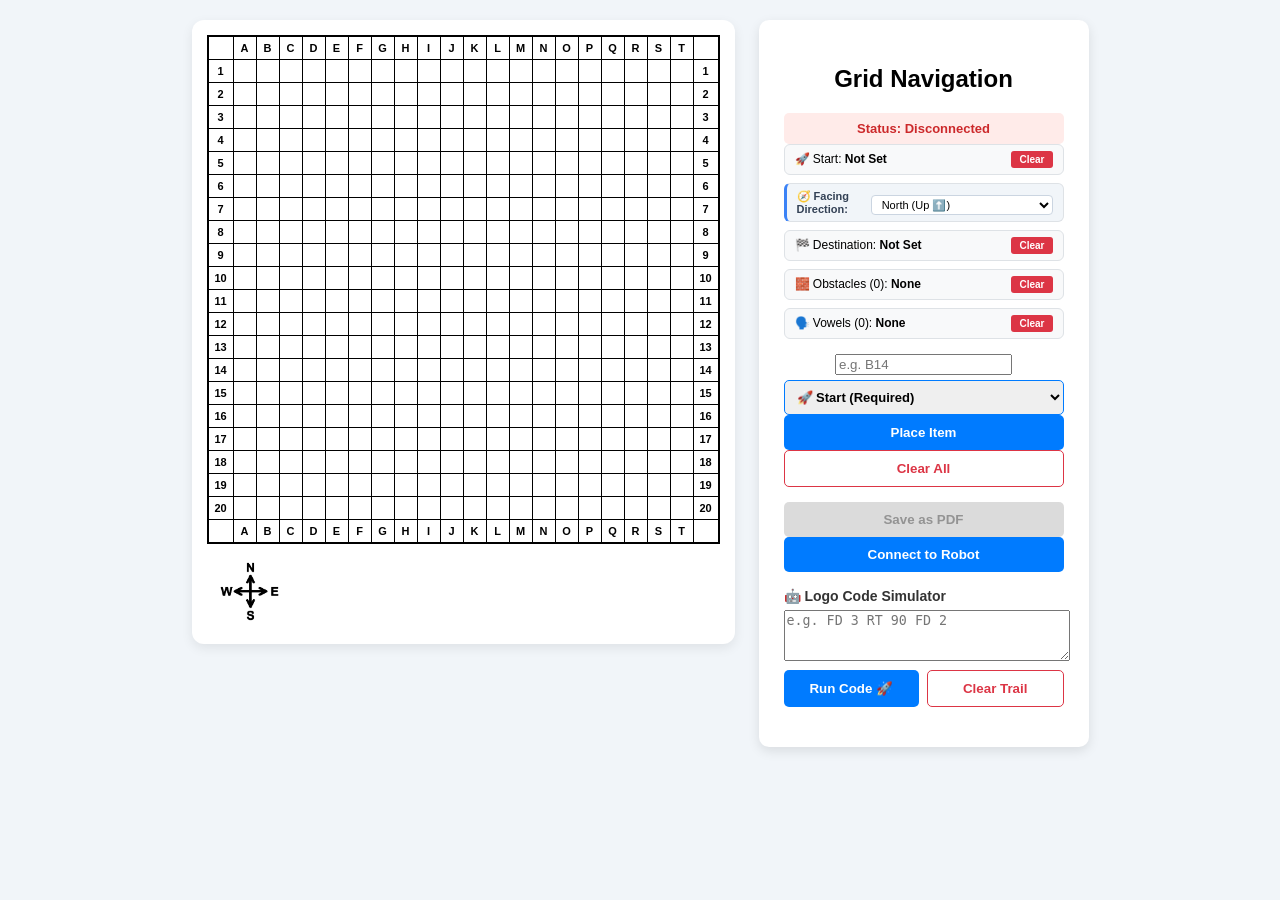
==== dashboard/index.html @ 21038dde "hopefully final" ====
<!DOCTYPE html>
<html lang="en">
<head>
  <meta charset="UTF-8">
  <meta name="viewport" content="width=device-width, initial-scale=1.0">
  <title>Turtle Robot Master Panel</title>
  <link rel="stylesheet" href="style.css">
</head>
<body>
  <div id="gridView" class="grid-page-container">
    
    <!-- LEFT SIDE: Full Grid with Dual Axis Labels -->
    <div class="grid-section">
      <div id="gridContainer" class="grid-20x20"></div>
      <!-- Compass container placed underneath the grid -->
      <div class="compass-footer">
        <img src="compass.png" alt="Grid Compass" class="grid-compass-img" />
      </div>
    </div>

    <!-- RIGHT SIDE: Control Panel Card -->
    <div class="card control-card">
      <h2>Grid Navigation</h2>
      <div id="statusBadge" class="badge status-disconnected">
        Status: Disconnected
      </div>

      <!-- Category Tracking Badges with Individual Clear Buttons -->
      <div class="category-panel">
        <div class="coord-badge">
          <span>🚀 Start: <strong id="startDisplay">Not Set</strong></span>
          <button id="clearStartBtn" class="btn-mini btn-danger">Clear</button>
        </div>

        <div class="coord-badge" style="background: #f1f5f9; padding: 6px 10px; border-left: 3px solid #3b82f6;">
          <label for="startDirSelect" style="font-size: 11px; font-weight: bold; color: #334155;">🧭 Facing Direction:</label>
          <select id="startDirSelect" class="item-select-mini" style="margin-left: auto;">
            <option value="0">North (Up ⬆️)</option>
            <option value="90">East (Right ➡️)</option>
            <option value="180">South (Down ⬇️)</option>
            <option value="270">West (Left ⬅️)</option>
          </select>
        </div>

        <div class="coord-badge">
          <span>🏁 Destination: <strong id="destDisplay">Not Set</strong></span>
          <button id="clearDestBtn" class="btn-mini btn-danger">Clear</button>
        </div>

        <div class="coord-badge">
          <span>🧱 Obstacles (<span id="obsCount">0</span>): <strong id="obsDisplay">None</strong></span>
          <button id="clearObsBtn" class="btn-mini btn-danger">Clear</button>
        </div>

        <div class="coord-badge">
          <span>🗣️ Vowels (<span id="vowelCount">0</span>): <strong id="vowelDisplay">None</strong></span>
          <button id="clearVowelBtn" class="btn-mini btn-danger">Clear</button>
        </div>
      </div>

      <!-- Item Placement Inputs -->
      <div class="input-controls">
        <input type="text" id="coordInput" placeholder="e.g. B14" maxlength="4" />
        
        <select id="itemTypeSelect" class="item-select">
          <option value="start">🚀 Start (Required)</option>
          <option value="dest">🏁 Destination (Required)</option>
          <option value="obstacle">🧱 Obstacle (Optional)</option>
          <option value="A">Letter A (Optional)</option>
          <option value="E">Letter E (Optional)</option>
          <option value="I">Letter I (Optional)</option>
          <option value="O">Letter O (Optional)</option>
          <option value="U">Letter U (Optional)</option>
        </select>
        
        <button id="placeBtn" class="btn btn-secondary" style="flex: 1;">Place Item</button>
        <button id="clearAllBtn" class="btn btn-outline-danger">Clear All</button>
        
        <button id="pdfBtn" class="btn btn-send" style="margin-top: 15px;" disabled title="Set both Start (🚀) and Destination (🏁) points to unlock PDF export.">Save as PDF</button>
        <button id="connectBtn" class="btn btn-connect">Connect to Robot</button>
      </div>

      <div class="control-group" style="margin-top: 15px;">
        <label for="logoInput">🤖 Logo Code Simulator</label>
        <textarea id="logoInput" rows="3" placeholder="e.g. FD 3 RT 90 FD 2" style="width: 100%; margin-top: 5px; font-family: monospace;"></textarea>
        
        <div style="display: flex; gap: 8px; margin-top: 5px;">
          <button id="runLogoBtn" class="btn btn-secondary">Run Code 🚀</button>
          <button id="resetTrailBtn" class="btn btn-outline-danger">Clear Trail</button>
        </div>

        <!-- Persistent Grade Badge & Button (Initially Hidden) -->
        <div id="gradeSummaryBanner" style="display: none; margin-top: 10px; padding: 10px; background: #f8fafc; border: 1px solid #cbd5e1; border-radius: 6px; justify-content: space-between; align-items: center;">
          <div>
            <span style="font-size: 12px; color: #64748b; font-weight: bold;">LAST RUN GRADE:</span>
            <span id="bannerGradeText" style="font-weight: bold; font-size: 14px; margin-left: 5px;">100% (PASS)</span>
          </div>
          <button id="viewGradeBtn" class="btn-mini btn-secondary">View Grade 📊</button>
        </div>

        <!-- Evaluation Results Modal Overlay -->
        <div id="gradeModal" class="modal-overlay" style="display: none;">
          <div class="modal-card">
            <div class="modal-header">
              <h3 id="modalTitle">🎓 Mission Report</h3>
              <button id="closeModalBtn" class="modal-close-x">&times;</button>
            </div>
            
            <div id="modalBody" class="modal-body">
              <!-- Dynamic evaluation breakdown inserted via JS -->
            </div>

            <div class="modal-footer">
              <button id="modalOkBtn" class="btn btn-secondary">Close</button>
            </div>
          </div>
        </div>
      </div>

    </div>
    
    <!-- PRINT ONLY SUMMARY SECTION (Visible only in PDF / Print preview) -->
    <div id="printSummary" class="print-only-summary">
      <h2>🎓 Mission Performance Report</h2>
      
      <div class="print-section">
        <h3>🤖 Executed Logo Code</h3>
        <pre id="printLogoCode">No code executed yet.</pre>
      </div>

      <div class="print-section">
        <h3>📊 Evaluation Breakdown</h3>
        <div id="printGradeBody">No evaluation data available.</div>
      </div>
    </div>

  </div>

  <!-- NOTICE: type="module" allows ES6 imports in main.js -->
  <script type="module" src="main.js?v=1.0.9"></script>
</body>
</html>
---- dashboard/style.css ----
body {
  font-family: Arial, sans-serif;
  margin: 0;
  padding: 20px;
  background-color: #f1f5f9;
  min-height: 100vh;
  box-sizing: border-box;
}

.card {
  background: #ffffff;
  padding: 25px;
  border-radius: 10px;
  box-shadow: 0 4px 12px rgba(0,0,0,0.1);
  width: 300px;
  text-align: center;
}

.control-group {
  margin-bottom: 15px;
  text-align: left;
}

label {
  font-size: 14px;
  font-weight: bold;
  color: #333;
}

select {
  width: 100%;
  padding: 8px;
  margin-top: 5px;
  border-radius: 5px;
  border: 1px solid #ccc;
}

.btn {
  width: 100%;
  padding: 10px;
  border: none;
  border-radius: 5px;
  font-weight: bold;
  cursor: pointer;
  background-color: #007bff;
  color: white;
}

.btn:hover {
  background-color: #0056b3;
}

.badge {
  margin-top: 15px;
  padding: 8px;
  border-radius: 5px;
  font-size: 13px;
  font-weight: bold;
}

.status-disconnected { background-color: #ffebe9; color: #cc292b; }
.status-connecting   { background-color: #fff8e1; color: #b78103; }
.status-connected    { background-color: #e6f4ea; color: #137333; }

/* Container for Grid (Left) and Box (Right) */
.grid-page-container {
  display: flex;
  flex-direction: row;
  align-items: flex-start;
  justify-content: center;
  gap: 24px;
  width: 95vw;
  max-width: 1400px;
  margin: 0 auto;
}

/* Control Box styling on the right */
.control-card {
  width: 280px;
  flex-shrink: 0;
}

/* Grid Section on the left */
.grid-section {
  background: white;
  padding: 15px;
  border-radius: 8px;
  box-shadow: 0 4px 15px rgba(0,0,0,0.1);
}

/* 22 Columns: 1 Left Label + 20 Grid Cells + 1 Right Label */
.grid-20x20 {
  display: grid;
  grid-template-columns: 24px repeat(20, 22px) 24px;
  gap: 1px;
  background-color: #000; /* Black borders matching image */
  border: 2px solid #000;
  user-select: none;
}

/* Grid Labels (A-T & 1-20) */
.grid-label {
  height: 22px;
  background-color: #ffffff;
  font-weight: bold;
  font-size: 11px;
  display: flex;
  align-items: center;
  justify-content: center;
}

/* Square Cell Styling */
.grid-cell {
  height: 22px;
  background-color: #ffffff;
  display: flex;
  align-items: center;
  justify-content: center;
  font-size: 12px;
  cursor: pointer;
}

.grid-cell:hover {
  background-color: #e0f2fe !important; /* Soft sky blue */
  cursor: pointer;
  transition: background-color 0.15s ease-in-out;
}

.grid-cell.target {
  background-color: #007bff;
  color: white;
}

/* Mandatory Badge Layout */
.mandatory-inputs {
  display: flex;
  flex-direction: column;
  gap: 6px;
  margin-bottom: 12px;
}

.coord-badge {
  background: #f8f9fa;
  border: 1px solid #dee2e6;
  padding: 6px;
  border-radius: 4px;
  font-size: 13px;
  text-align: left;
}

/* Item Selection Dropdown */
.item-select {
  padding: 8px;
  border-radius: 5px;
  border: 1px solid #007bff;
  font-weight: bold;
  font-size: 13px;
  width: 100%;
}

/* Category Badge Stack */
.category-panel {
  display: flex;
  flex-direction: column;
  gap: 8px;
  margin-bottom: 15px;
}

.coord-badge {
  background: #f8f9fa;
  border: 1px solid #dee2e6;
  padding: 6px 10px;
  border-radius: 6px;
  font-size: 12px;
  display: flex;
  justify-content: space-between;
  align-items: center;
  text-align: left;
}

/* Limit badge text width to prevent line overflow */
.coord-badge span {
  white-space: nowrap;
  overflow: hidden;
  text-overflow: ellipsis;
  max-width: 180px;
}

/* Compact Clear Buttons */
.btn-mini {
  padding: 3px 8px;
  font-size: 10px;
  font-weight: bold;
  border: none;
  border-radius: 3px;
  cursor: pointer;
}

.btn-danger {
  background-color: #dc3545;
  color: white;
}

.btn-danger:hover {
  background-color: #bd2130;
}

.btn-outline-danger {
  background-color: transparent;
  border: 1px solid #dc3545;
  color: #dc3545;
}

.btn-outline-danger:hover {
  background-color: #dc3545;
  color: white;
}

/* Placed Item Cell Styling */
.cell-start { background-color: #d4edda !important; font-weight: bold; }
.cell-dest  { background-color: #d1ecf1 !important; font-weight: bold; }
.cell-obstacle { background-color: #f8d7da !important; color: #721c24; font-weight: bold; }
.cell-vowel { background-color: #fff3cd !important; color: #856404; font-weight: bold; }

.btn:disabled {
  background-color: #cccccc !important;
  color: #666666 !important;
  cursor: not-allowed !important;
  border-color: #cccccc !important;
  opacity: 0.7;
}

/* path trail left behind by Logo code */
.grid-cell.path-trail {
  background-color: #d1d5db !important; /* Soft neutral gray */
  box-shadow: inset 0 0 0 1px #9ca3af;
  transition: background-color 0.15s ease;
}

/* Current robot position highlight */
/* Robot active cell */
.grid-cell.robot-current {
  background-color: #ffc107 !important; /* Gold highlight */
  font-weight: bold;
}

/* Turtle emoji sizing & rotation styling */
.turtle-icon {
  display: inline-block;
  font-size: 17px; /* Scaled up to fill grid cell nicely */
  line-height: 1;
  transition: transform 0.2s ease-in-out; /* Smooth turning animation */
  user-select: none;
}

/* Directional rotations (Default emoji turtle faces LEFT / 270°) */
.turtle-facing-up    { transform: rotate(90deg) scale(1.2); }
.turtle-facing-right { transform: rotate(180deg) scale(1.2); }
.turtle-facing-down  { transform: rotate(270deg) scale(1.2); }
.turtle-facing-left  { transform: rotate(0deg) scale(1.2); }

/* Compass Image */
.grid-section {
  display: flex;
  flex-direction: column;
  align-items: flex-start; /* Aligns compass to the bottom-left */
  padding: 15px;
  background: #ffffff;
  border-radius: 12px;
  box-shadow: 0 4px 12px rgba(0,0,0,0.08);
}

.compass-footer {
  margin-top: 10px;
  padding-left: 5px;
}

/* Compass Image sizing */
.grid-compass-img {
  width: 75px;
  height: 75px;
  object-fit: contain;
  display: block;
}

.item-select-mini {
  padding: 2px 6px;
  font-size: 11px;
  border-radius: 4px;
  border: 1px solid #cbd5e1;
  background-color: #ffffff;
  cursor: pointer;
}

/* Modal Backdrop Overlay */
.modal-overlay {
  position: fixed;
  top: 0;
  left: 0;
  width: 100vw;
  height: 100vh;
  background: rgba(15, 23, 42, 0.65);
  display: flex;
  justify-content: center;
  align-items: center;
  z-index: 1000;
  backdrop-filter: blur(2px);
}

/* Modal Card */
.modal-card {
  background: #ffffff;
  width: 90%;
  max-width: 440px;
  border-radius: 12px;
  box-shadow: 0 20px 25px -5px rgba(0, 0, 0, 0.2);
  overflow: hidden;
  animation: modalSlide 0.2s ease-out;
}

/* Normal screen view: hide print summary */
.print-only-summary {
  display: none;
}

/* PDF / Print View Settings */
@media print {
  /* Hide interactive input controls during print */
  .input-controls, 
  .category-panel, 
  .modal-overlay,
  #gradeSummaryBanner {
    display: none !important;
  }

  /* Show the printable summary on the page */
  .print-only-summary {
    display: block !important;
    margin-top: 20px;
    padding: 15px;
    border: 2px solid #0f172a;
    border-radius: 8px;
    background-color: #ffffff;
  }

  .print-section {
    margin-top: 10px;
  }

  .print-section pre {
    background: #f1f5f9;
    padding: 10px;
    border-radius: 4px;
    font-family: monospace;
    font-size: 14px;
    white-space: pre-wrap;
  }
}

@keyframes modalSlide {
  from { transform: translateY(-12px); opacity: 0; }
  to { transform: translateY(0); opacity: 1; }
}

.modal-header {
  padding: 14px 18px;
  background: #f8fafc;
  border-bottom: 1px solid #e2e8f0;
  display: flex;
  justify-content: space-between;
  align-items: center;
}

.modal-header h3 { margin: 0; font-size: 16px; color: #0f172a; }
.modal-close-x { background: none; border: none; font-size: 20px; cursor: pointer; color: #64748b; }

.modal-body { padding: 18px; }
.modal-footer { padding: 12px 18px; background: #f8fafc; border-top: 1px solid #e2e8f0; text-align: right; }

/* Score Table Styling inside Modal */
.eval-table { width: 100%; border-collapse: collapse; margin-top: 10px; font-size: 13px; }
.eval-table td { padding: 6px 0; border-bottom: 1px solid #f1f5f9; }
.eval-table td:last-child { text-align: right; font-weight: bold; }

.status-tag { padding: 2px 8px; border-radius: 4px; font-size: 11px; font-weight: bold; }
.tag-pass { background: #dcfce7; color: #15803d; }
.tag-fail { background: #fee2e2; color: #b91c1c; }

@media print {
  /* Hide the right control panel and any non-grid UI */
  .control-card, 
  .btn, 
  .badge {
    display: none !important;
  }

  /* Reset body layout for clean page centering */
  body {
    background-color: #ffffff !important;
    display: flex !important;
    justify-content: center !important;
    align-items: center !important;
    height: 100vh !important;
    margin: 0 !important;
  }

  /* Ensure grid section takes full focus */
  .grid-page-container {
    display: block !important;
    width: auto !important;
  }

  .grid-section {
    box-shadow: none !important;
    border: none !important;
    padding: 0 !important;
  }

  /* Ensure background colors for placed items (Start, Dest, Vowels) print properly */
  * {
    -webkit-print-color-adjust: exact !important;
    print-color-adjust: exact !important;
  }
}
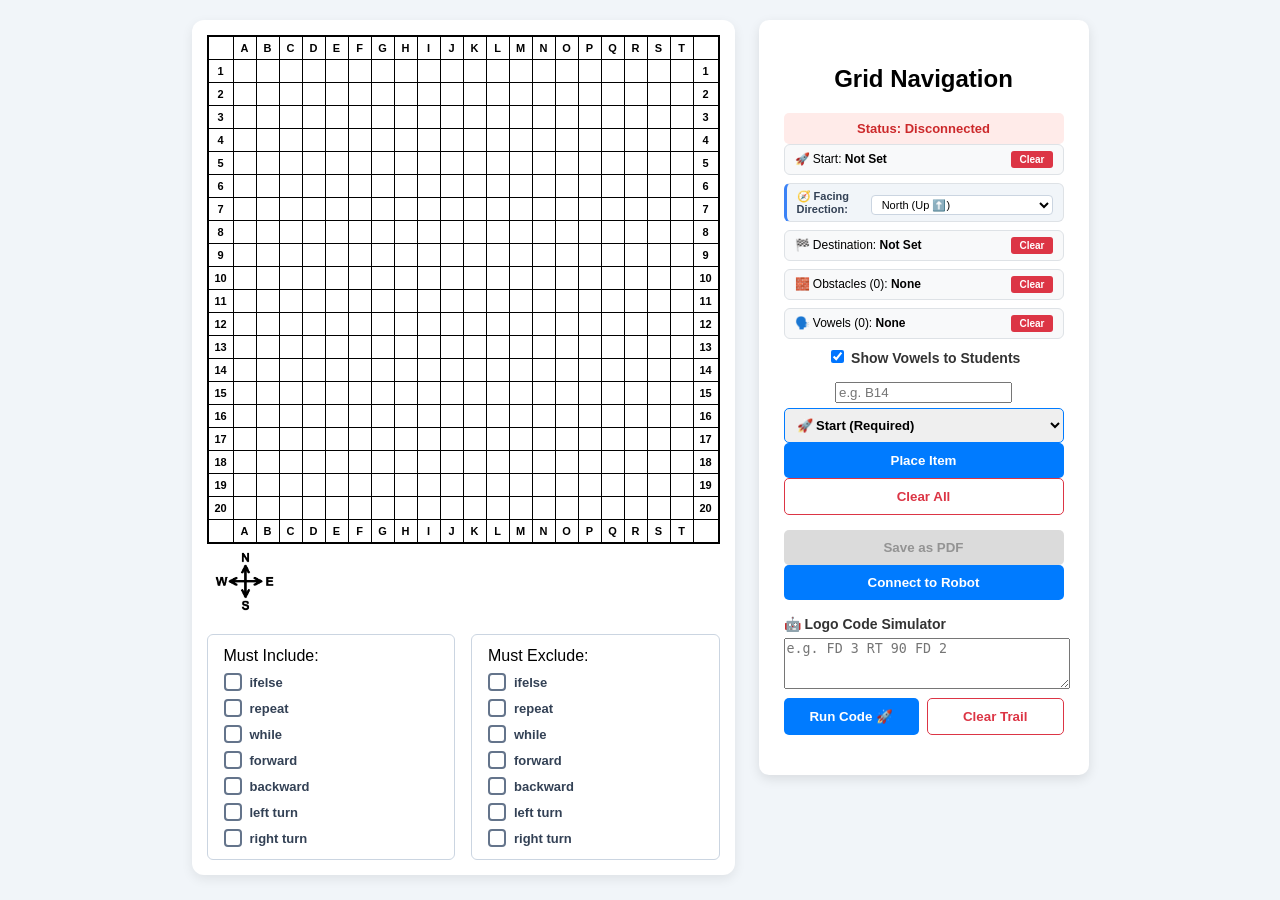
==== commit b64be570: "newchange" ====
--- a/dashboard/index.html
+++ b/dashboard/index.html
@@ -13,8 +13,31 @@
     <div class="grid-section">
       <div id="gridContainer" class="grid-20x20"></div>
       <!-- Compass container placed underneath the grid -->
-      <div class="compass-footer">
+      <div class="compass-wrapper">
         <img src="compass.png" alt="Grid Compass" class="grid-compass-img" />
+      </div>
+      <div class="checkbox-row-wrapper">
+        <div class="game-checkboxes" id="includeGroup">
+          <span for="section-label">Must Include:</span>
+          <label class="print-checkbox-item"><input type="checkbox" data-command="ifelse"/><span>ifelse</span></label>
+          <label class="print-checkbox-item"><input type="checkbox" data-command="repeat"/><span>repeat</span></label>
+          <label class="print-checkbox-item"><input type="checkbox" data-command="while"/><span>while</span></label>
+          <label class="print-checkbox-item"><input type="checkbox" data-command="forward"/><span>forward</span></label>
+          <label class="print-checkbox-item"><input type="checkbox" data-command="backward"/><span>backward</span></label>
+          <label class="print-checkbox-item"><input type="checkbox" data-command="left"/><span>left turn</span></label> 
+          <label class="print-checkbox-item"><input type="checkbox" data-command="right"/><span>right turn</span></label>
+        </div>
+
+        <div class="game-checkboxes">
+          <span for="section-label">Must Exclude:</span>
+          <label class="print-checkbox-item"><input type="checkbox" class="cross-checkbox" data-command="ifelse"/><span>ifelse</span></label>
+          <label class="print-checkbox-item"><input type="checkbox" class="cross-checkbox" data-command="repeat"/><span>repeat</span></label>
+          <label class="print-checkbox-item"><input type="checkbox" class="cross-checkbox" data-command="while"/><span>while</span></label>
+          <label class="print-checkbox-item"><input type="checkbox" class="cross-checkbox" data-command="forward"/><span>forward</span></label>
+          <label class="print-checkbox-item"><input type="checkbox" class="cross-checkbox" data-command="backward"/><span>backward</span></label>
+          <label class="print-checkbox-item"><input type="checkbox" class="cross-checkbox" data-command="left"/><span>left turn</span></label> 
+          <label class="print-checkbox-item"><input type="checkbox" class="cross-checkbox" data-command="right"/><span>right turn</span></label>
+        </div>
       </div>
     </div>
 
@@ -56,6 +79,11 @@
           <span>🗣️ Vowels (<span id="vowelCount">0</span>): <strong id="vowelDisplay">None</strong></span>
           <button id="clearVowelBtn" class="btn-mini btn-danger">Clear</button>
         </div>
+
+        <div class="checkbox-group">
+          <input type="checkbox" id="showVowelsToggle" checked />
+          <label for="showVowelsToggle">Show Vowels to Students</label>
+        </div>
       </div>
 
       <!-- Item Placement Inputs -->
@@ -64,7 +92,7 @@
         
         <select id="itemTypeSelect" class="item-select">
           <option value="start">🚀 Start (Required)</option>
-          <option value="dest">🏁 Destination (Required)</option>
+          <option value="dest">🏁 Destination (Optional)</option>
           <option value="obstacle">🧱 Obstacle (Optional)</option>
           <option value="A">Letter A (Optional)</option>
           <option value="E">Letter E (Optional)</option>
@@ -76,7 +104,7 @@
         <button id="placeBtn" class="btn btn-secondary" style="flex: 1;">Place Item</button>
         <button id="clearAllBtn" class="btn btn-outline-danger">Clear All</button>
         
-        <button id="pdfBtn" class="btn btn-send" style="margin-top: 15px;" disabled title="Set both Start (🚀) and Destination (🏁) points to unlock PDF export.">Save as PDF</button>
+        <button id="pdfBtn" class="btn btn-send" style="margin-top: 15px;" disabled title="Set Start (🚀) point to unlock PDF export.">Save as PDF</button>
         <button id="connectBtn" class="btn btn-connect">Connect to Robot</button>
       </div>
 
--- a/dashboard/style.css
+++ b/dashboard/style.css
@@ -126,6 +126,14 @@
   transition: background-color 0.15s ease-in-out;
 }
 
+/* Selected target cell outline and glow effect */
+.grid-cell.cell-selected {
+  outline: 3px solid #3b82f6 !important;
+  outline-offset: -3px;
+  background-color: #eff6ff !important;
+  box-shadow: inset 0 0 8px rgba(59, 130, 246, 0.4);
+}
+
 .grid-cell.target {
   background-color: #007bff;
   color: white;
@@ -254,10 +262,14 @@
 }
 
 /* Directional rotations (Default emoji turtle faces LEFT / 270°) */
-.turtle-facing-up    { transform: rotate(90deg) scale(1.2); }
-.turtle-facing-right { transform: rotate(180deg) scale(1.2); }
-.turtle-facing-down  { transform: rotate(270deg) scale(1.2); }
-.turtle-facing-left  { transform: rotate(0deg) scale(1.2); }
+.turtle-facing-0   { transform: rotate(0deg);   display: inline-block; }
+.turtle-facing-45  { transform: rotate(45deg);  display: inline-block; }
+.turtle-facing-90  { transform: rotate(90deg);  display: inline-block; }
+.turtle-facing-135 { transform: rotate(135deg); display: inline-block; }
+.turtle-facing-180 { transform: rotate(180deg); display: inline-block; }
+.turtle-facing-225 { transform: rotate(225deg); display: inline-block; }
+.turtle-facing-270 { transform: rotate(270deg); display: inline-block; }
+.turtle-facing-315 { transform: rotate(315deg); display: inline-block; }
 
 /* Compass Image */
 .grid-section {
@@ -323,6 +335,110 @@
   display: none;
 }
 
+
+.checkbox-row-wrapper {
+  display: flex;
+  gap: 16px;
+  width: 100%;
+  margin-top: 15px;
+}
+
+.game-checkboxes {
+  flex: 1;
+  display: flex;
+  flex-direction: column; /* Organizes list downwards */
+  gap: 8px;
+  padding: 12px 16px;
+  background-color: #ffffff;
+  border: 1px solid #cbd5e1;
+  border-radius: 6px;
+}
+
+.section-label {
+  font-weight: bold;
+  font-size: 14px;
+  color: #0f172a;
+  padding-bottom: 6px;
+  border-bottom: 2px solid #e2e8f0;
+  margin-bottom: 4px;
+}
+
+.print-checkbox-item {
+  display: flex;
+  align-items: center;
+  gap: 8px;
+  font-size: 13px;
+  color: #334155;
+  cursor: pointer;
+  user-select: none;
+}
+
+.game-checkboxes input[type="checkbox"] {
+  -webkit-appearance: none;
+  appearance: none;
+  width: 18px;
+  height: 18px;
+  border: 2px solid #64748b;
+  border-radius: 4px;
+  background-color: #ffffff;
+  display: grid;
+  place-content: center;
+  cursor: pointer;
+  margin: 0;
+  flex-shrink: 0;
+  transition: all 0.15s ease-in-out;
+}
+
+/* 1. STANDARD CHECKMARK (Green ✓) */
+.game-checkboxes input[type="checkbox"]:not(.cross-checkbox)::after {
+  content: "✓";
+  font-size: 13px;
+  font-weight: bold;
+  color: #16a34a; /* Green checkmark */
+  line-height: 1;
+  display: none;
+}
+
+.game-checkboxes input[type="checkbox"]:not(.cross-checkbox):checked::after {
+  display: block;
+}
+
+.game-checkboxes input[type="checkbox"]:not(.cross-checkbox):checked {
+  border-color: #16a34a;
+  background-color: #f0fdf4;
+}
+
+/* 2. RED CROSS CHECKBOX (Red ✖) */
+.game-checkboxes input[type="checkbox"].cross-checkbox::after {
+  content: "✖";
+  font-size: 13px;
+  font-weight: bold;
+  color: #dc2626; /* Red cross */
+  line-height: 1;
+  display: none;
+}
+
+.game-checkboxes input[type="checkbox"].cross-checkbox:checked::after {
+  display: block;
+}
+
+.game-checkboxes input[type="checkbox"].cross-checkbox:checked {
+  border-color: #dc2626;
+  background-color: #fef2f2;
+}
+
+/* Disabled checkbox & label state */
+.print-checkbox-item.disabled-item {
+  opacity: 0.4;
+  cursor: not-allowed;
+}
+
+.print-checkbox-item input[type="checkbox"]:disabled {
+  cursor: not-allowed;
+  background-color: #e2e8f0;
+  border-color: #94a3b8;
+}
+
 /* PDF / Print View Settings */
 @media print {
   /* Hide interactive input controls during print */
@@ -355,6 +471,28 @@
     font-size: 14px;
     white-space: pre-wrap;
   }
+
+  .checkbox-row-wrapper {
+    display: flex !important;
+    flex-direction: row !important;
+    gap: 12px !important;
+  }
+
+  .game-checkboxes {
+    border: 1px solid #000000 !important;
+    background-color: #ffffff !important;
+  }
+
+  .game-checkboxes input[type="checkbox"] {
+    -webkit-print-color-adjust: exact !important;
+    print-color-adjust: exact !important;
+    border: 2px solid #000000 !important;
+  }
+
+  /* Keep sharp black contrast during printing */
+  .game-checkboxes input[type="checkbox"]::after {
+    color: #000000 !important;
+  }
 }
 
 @keyframes modalSlide {
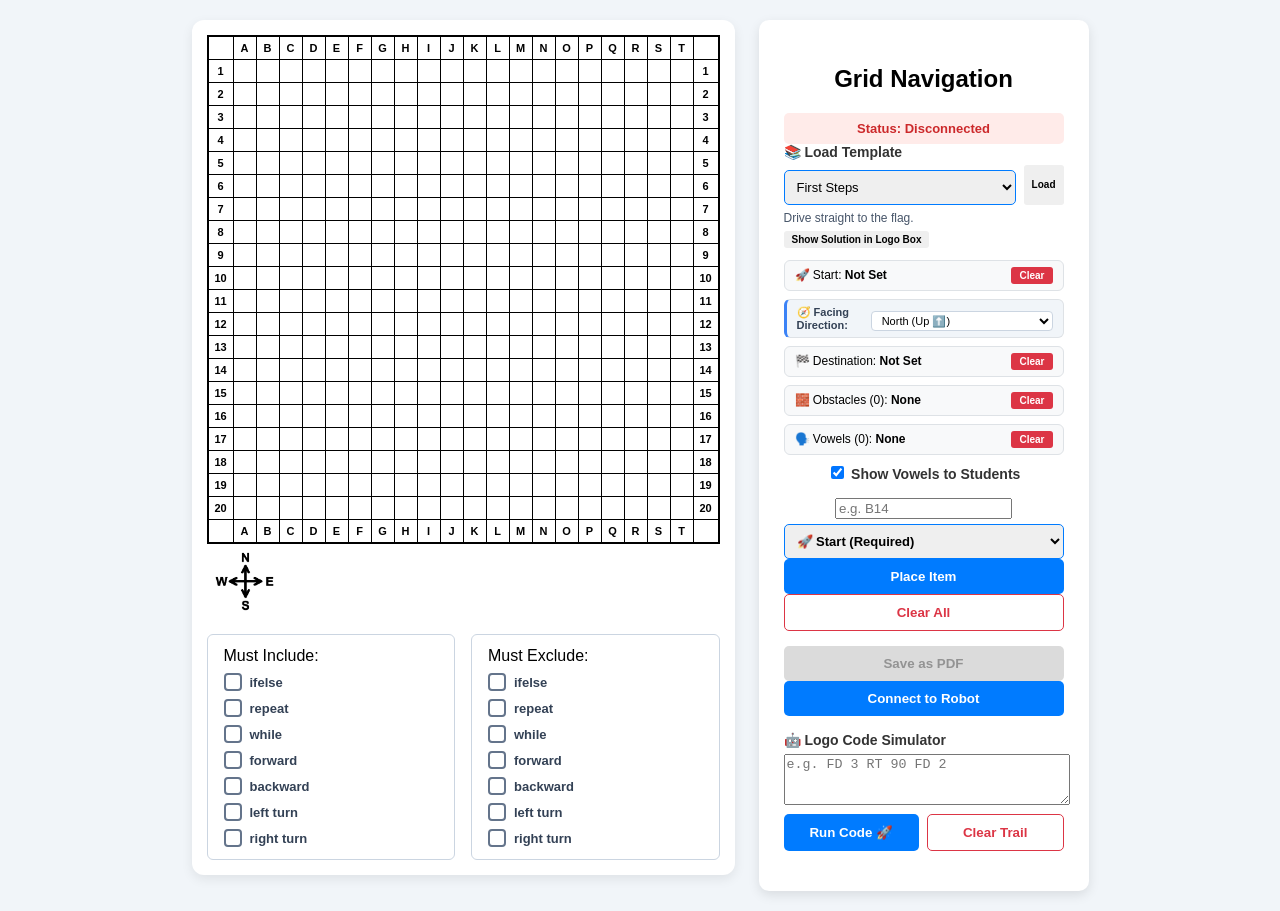
==== commit cc40045f: "dashboard templates initial" ====
--- a/dashboard/index.html
+++ b/dashboard/index.html
@@ -46,6 +46,17 @@
       <h2>Grid Navigation</h2>
       <div id="statusBadge" class="badge status-disconnected">
         Status: Disconnected
+      </div>
+
+      <!-- Preset Boards (data in templates.js) -->
+      <div class="template-panel">
+        <label for="templateSelect">📚 Load Template</label>
+        <div style="display: flex; gap: 8px; margin-top: 5px;">
+          <select id="templateSelect" class="item-select" style="flex: 1;"></select>
+          <button id="loadTemplateBtn" class="btn-mini btn-secondary">Load</button>
+        </div>
+        <p id="templateInfo" class="template-info"></p>
+        <button id="fillSolutionBtn" class="btn-mini btn-secondary">Show Solution in Logo Box</button>
       </div>
 
       <!-- Category Tracking Badges with Individual Clear Buttons -->
@@ -165,6 +176,6 @@
   </div>
 
   <!-- NOTICE: type="module" allows ES6 imports in main.js -->
-  <script type="module" src="main.js?v=1.0.9"></script>
+  <script type="module" src="main.js?v=1.0.10"></script>
 </body>
 </html>
--- a/dashboard/style.css
+++ b/dashboard/style.css
@@ -154,6 +154,25 @@
   border-radius: 4px;
   font-size: 13px;
   text-align: left;
+}
+
+/* Template Picker */
+.template-panel {
+  text-align: left;
+  font-size: 12px;
+  font-weight: bold;
+  margin-bottom: 12px;
+}
+
+.template-panel select {
+  font-weight: normal;
+}
+
+.template-info {
+  font-weight: normal;
+  color: #475569;
+  white-space: pre-line;
+  margin: 6px 0;
 }
 
 /* Item Selection Dropdown */
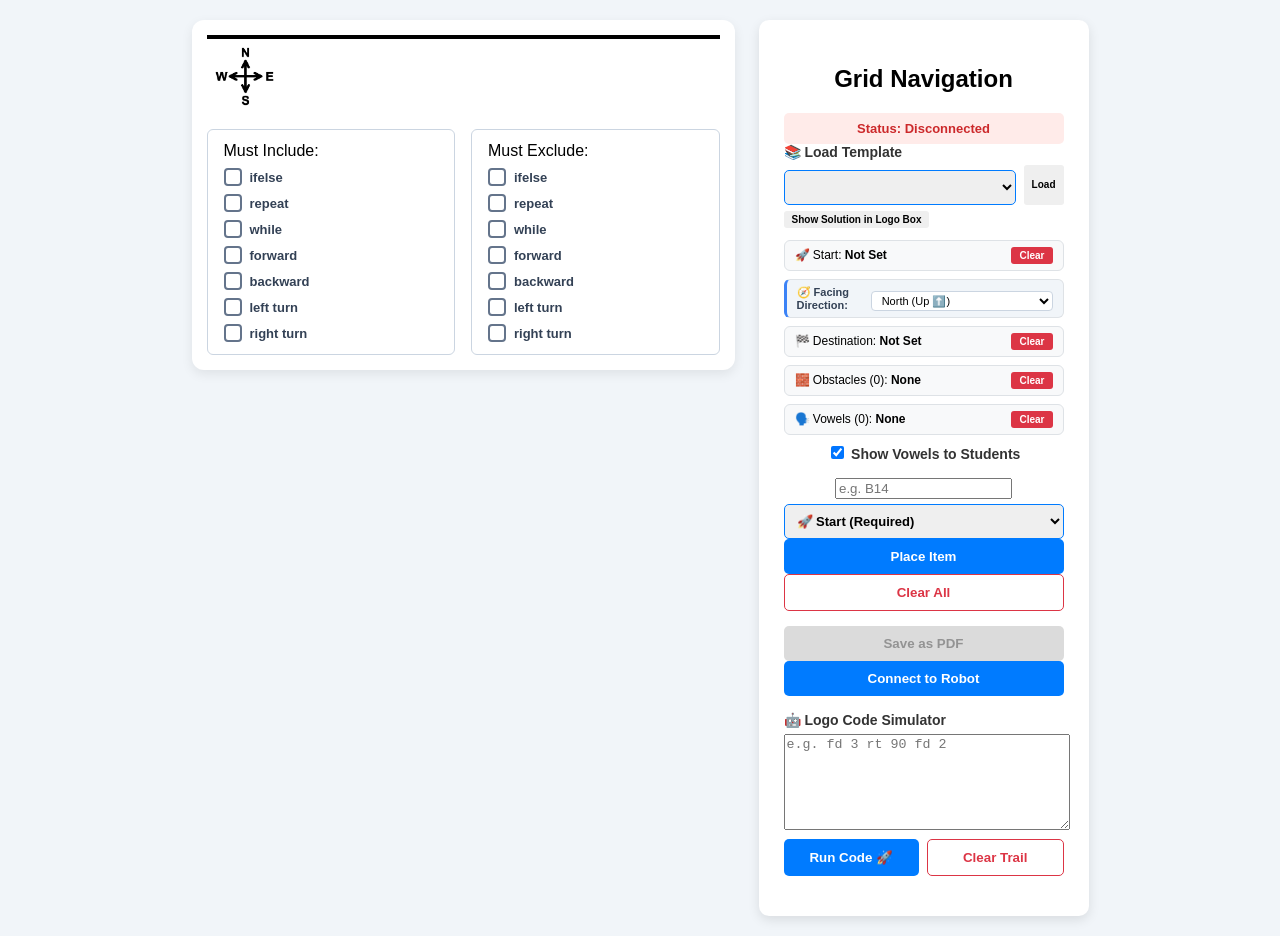
==== commit f7d30d92: "need to fix vowel trail" ====
--- a/dashboard/index.html
+++ b/dashboard/index.html
@@ -121,7 +121,7 @@
 
       <div class="control-group" style="margin-top: 15px;">
         <label for="logoInput">🤖 Logo Code Simulator</label>
-        <textarea id="logoInput" rows="3" placeholder="e.g. FD 3 RT 90 FD 2" style="width: 100%; margin-top: 5px; font-family: monospace;"></textarea>
+        <textarea id="logoInput" rows="6" placeholder="e.g. fd 3 rt 90 fd 2" style="width: 100%; margin-top: 5px; font-family: monospace;"></textarea>
         
         <div style="display: flex; gap: 8px; margin-top: 5px;">
           <button id="runLogoBtn" class="btn btn-secondary">Run Code 🚀</button>
